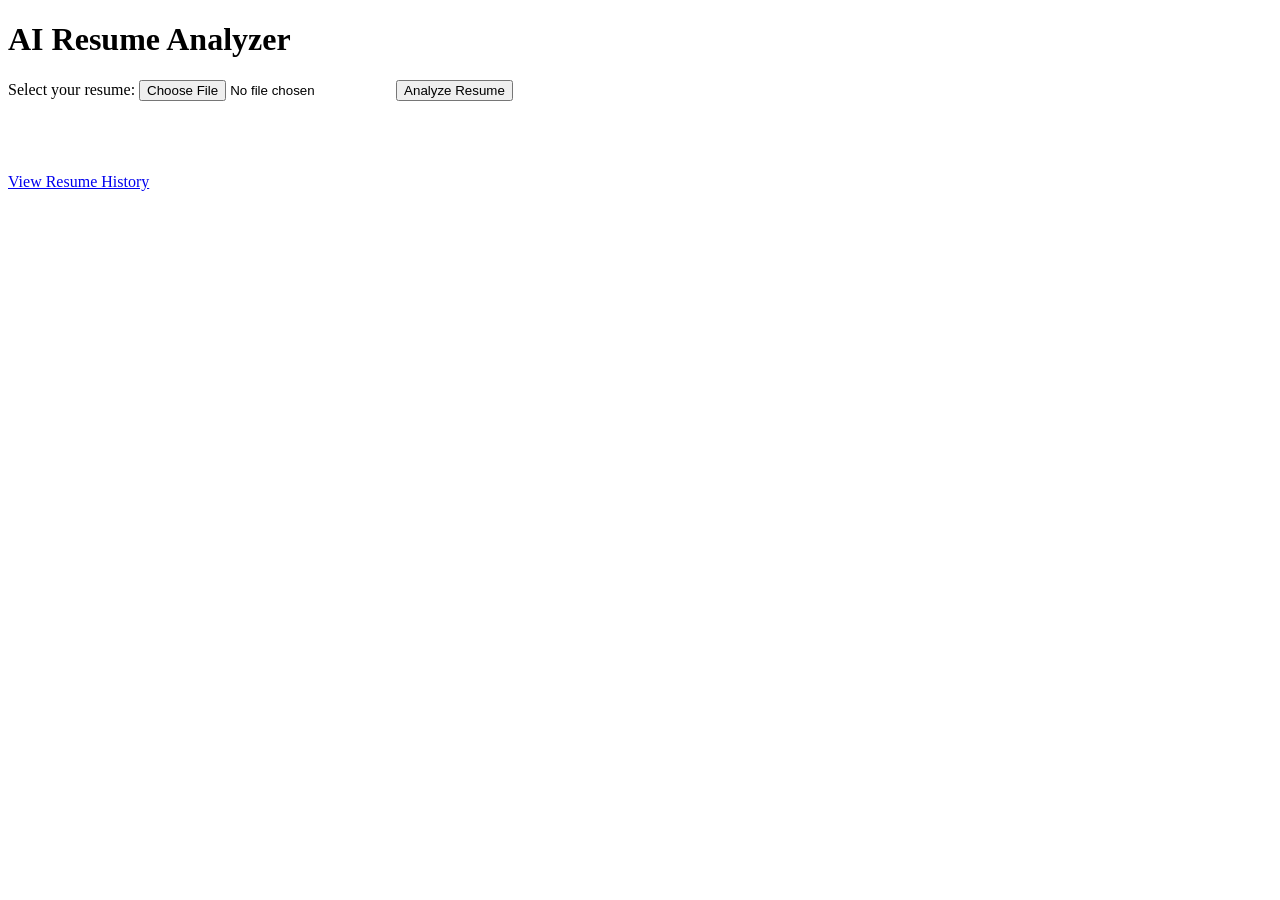
==== templates/index.html @ e5c7892d "Initial commit: resume analysis project" ====
<!DOCTYPE html>
<html>
<head>
    <title>AI Resume Analyzer</title>
</head>

<body>

    <h1>AI Resume Analyzer</h1>

    <form action="/upload" method="POST" enctype="multipart/form-data">

        <label>Select your resume:</label>

        <input type="file" name="resume" accept=".pdf" required>

        <button type="submit">Analyze Resume</button>

    </form>
    <br> <br> <br> <br>
    <a href="/history" class="back-button">
    View Resume History
</a>


</body>
</html>
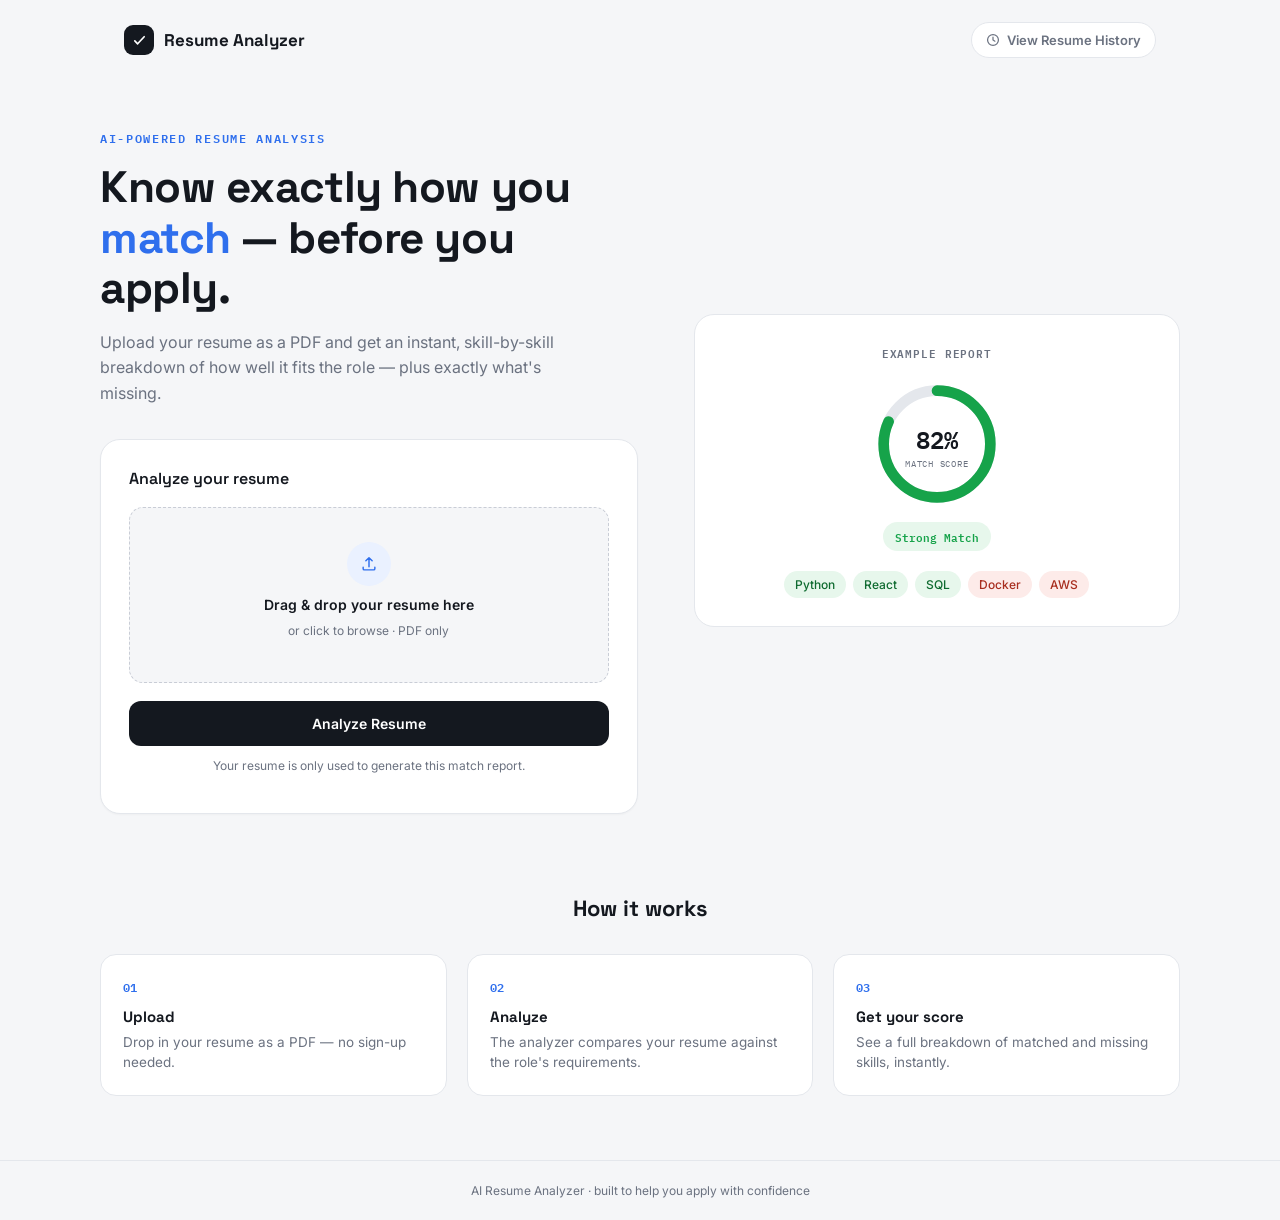
==== commit 509b7ca2: "new" ====
--- a/templates/index.html
+++ b/templates/index.html
@@ -1,27 +1,567 @@
 <!DOCTYPE html>
-<html>
+<html lang="en">
+
 <head>
+    <meta charset="UTF-8">
+    <meta name="viewport" content="width=device-width, initial-scale=1.0">
     <title>AI Resume Analyzer</title>
+
+    <link rel="preconnect" href="https://fonts.googleapis.com">
+    <link rel="preconnect" href="https://fonts.gstatic.com" crossorigin>
+    <link href="https://fonts.googleapis.com/css2?family=Space+Grotesk:wght@500;600;700&family=Inter:wght@400;500;600&family=IBM+Plex+Mono:wght@500;600&display=swap" rel="stylesheet">
+
+    <style>
+        :root {
+            --bg: #F5F6F8;
+            --surface: #FFFFFF;
+            --border: #E4E7EC;
+            --ink: #14181F;
+            --muted: #6B7280;
+            --accent: #2F6FED;
+            --accent-bg: #EAF1FF;
+
+            --success: #16A34A;
+            --success-bg: #E7F7EC;
+            --warn: #C98A0A;
+            --warn-bg: #FFF6E1;
+            --danger: #D8412F;
+            --danger-bg: #FDEBE9;
+        }
+
+        * { box-sizing: border-box; }
+
+        html { scroll-behavior: smooth; }
+
+        body {
+            margin: 0;
+            background: var(--bg);
+            color: var(--ink);
+            font-family: 'Inter', system-ui, sans-serif;
+        }
+
+        a { color: inherit; }
+
+        .wrap {
+            max-width: 1080px;
+            margin: 0 auto;
+            padding: 0 24px;
+        }
+
+        /* ---- Nav ---- */
+        nav.topbar {
+            padding: 22px 0;
+        }
+
+        .topbar-inner {
+            display: flex;
+            align-items: center;
+            justify-content: space-between;
+        }
+
+        .brand {
+            display: flex;
+            align-items: center;
+            gap: 10px;
+            font-family: 'Space Grotesk', sans-serif;
+            font-weight: 700;
+            font-size: 17px;
+            text-decoration: none;
+        }
+
+        .brand-mark {
+            width: 30px;
+            height: 30px;
+            border-radius: 9px;
+            background: var(--ink);
+            display: flex;
+            align-items: center;
+            justify-content: center;
+        }
+
+        .history-link {
+            display: inline-flex;
+            align-items: center;
+            gap: 7px;
+            font-size: 13px;
+            font-weight: 600;
+            text-decoration: none;
+            color: var(--muted);
+            padding: 9px 14px;
+            border-radius: 999px;
+            border: 1px solid var(--border);
+            background: var(--surface);
+            transition: color 0.15s ease, border-color 0.15s ease;
+        }
+
+        .history-link:hover { color: var(--ink); border-color: #C9CDD6; }
+        .history-link:focus-visible { outline: 2px solid var(--accent); outline-offset: 2px; }
+
+        /* ---- Hero ---- */
+        .hero {
+            padding: 48px 0 72px;
+            display: grid;
+            grid-template-columns: 1.05fr 0.95fr;
+            gap: 56px;
+            align-items: center;
+        }
+
+        @media (max-width: 860px) {
+            .hero { grid-template-columns: 1fr; padding: 24px 0 48px; gap: 40px; }
+        }
+
+        .eyebrow {
+            font-family: 'IBM Plex Mono', monospace;
+            font-size: 12px;
+            font-weight: 600;
+            letter-spacing: 0.14em;
+            text-transform: uppercase;
+            color: var(--accent);
+            margin: 0 0 14px;
+        }
+
+        h1.headline {
+            font-family: 'Space Grotesk', sans-serif;
+            font-weight: 700;
+            font-size: clamp(30px, 4.4vw, 44px);
+            line-height: 1.15;
+            margin: 0 0 16px;
+            letter-spacing: -0.01em;
+        }
+
+        .headline em {
+            font-style: normal;
+            color: var(--accent);
+        }
+
+        .subcopy {
+            font-size: 16px;
+            line-height: 1.6;
+            color: var(--muted);
+            margin: 0 0 32px;
+            max-width: 46ch;
+        }
+
+        /* ---- Upload card ---- */
+        .upload-card {
+            background: var(--surface);
+            border: 1px solid var(--border);
+            border-radius: 20px;
+            padding: 28px;
+            box-shadow: 0 1px 2px rgba(20, 24, 31, 0.03);
+        }
+
+        .upload-card h2 {
+            font-family: 'Space Grotesk', sans-serif;
+            font-size: 16px;
+            font-weight: 600;
+            margin: 0 0 18px;
+        }
+
+        .dropzone {
+            display: flex;
+            flex-direction: column;
+            align-items: center;
+            justify-content: center;
+            text-align: center;
+            gap: 10px;
+            padding: 34px 20px;
+            border: 1.5px dashed #C9CDD6;
+            border-radius: 14px;
+            cursor: pointer;
+            background: var(--bg);
+            transition: border-color 0.15s ease, background 0.15s ease;
+        }
+
+        .dropzone:hover { border-color: var(--accent); background: var(--accent-bg); }
+        .dropzone.is-dragover { border-color: var(--accent); background: var(--accent-bg); }
+        .dropzone.has-file { border-style: solid; border-color: var(--success); background: var(--success-bg); }
+
+        .dropzone-icon {
+            width: 44px;
+            height: 44px;
+            border-radius: 50%;
+            background: var(--accent-bg);
+            display: flex;
+            align-items: center;
+            justify-content: center;
+            flex: none;
+        }
+
+        .dropzone.has-file .dropzone-icon { background: #D6F0DE; }
+
+        .dropzone-title {
+            font-weight: 600;
+            font-size: 14px;
+        }
+
+        .dropzone-sub {
+            font-size: 12px;
+            color: var(--muted);
+        }
+
+        .dropzone-filename {
+            font-family: 'IBM Plex Mono', monospace;
+            font-size: 12px;
+            font-weight: 600;
+            color: #0F6B30;
+            word-break: break-all;
+        }
+
+        .visually-hidden-input {
+            position: absolute;
+            width: 1px;
+            height: 1px;
+            overflow: hidden;
+            clip: rect(0 0 0 0);
+            white-space: nowrap;
+        }
+
+        .visually-hidden-input:focus-visible ~ .dropzone-title {
+            outline: 2px solid var(--accent);
+            outline-offset: 3px;
+        }
+
+        .submit-btn {
+            width: 100%;
+            margin-top: 18px;
+            font-family: 'Inter', sans-serif;
+            font-weight: 600;
+            font-size: 14px;
+            color: #fff;
+            background: var(--ink);
+            border: none;
+            border-radius: 12px;
+            padding: 14px;
+            cursor: pointer;
+            transition: background 0.15s ease, transform 0.15s ease;
+        }
+
+        .submit-btn:hover { background: #262B35; transform: translateY(-1px); }
+        .submit-btn:focus-visible { outline: 2px solid var(--accent); outline-offset: 3px; }
+
+        .form-note {
+            text-align: center;
+            font-size: 12px;
+            color: var(--muted);
+            margin-top: 12px;
+        }
+
+        /* ---- Preview mock (visual echo of the result page) ---- */
+        .preview {
+            background: var(--surface);
+            border: 1px solid var(--border);
+            border-radius: 20px;
+            padding: 28px;
+        }
+
+        .preview-caption {
+            font-family: 'IBM Plex Mono', monospace;
+            font-size: 11px;
+            font-weight: 600;
+            letter-spacing: 0.08em;
+            text-transform: uppercase;
+            color: var(--muted);
+            text-align: center;
+            margin: 0 0 18px;
+        }
+
+        .mock-gauge-wrap {
+            position: relative;
+            width: 128px;
+            height: 128px;
+            margin: 0 auto 14px;
+        }
+
+        .mock-gauge-wrap svg { transform: rotate(-90deg); }
+
+        .mock-track { fill: none; stroke: var(--border); stroke-width: 10; }
+        .mock-fill {
+            fill: none;
+            stroke: var(--success);
+            stroke-width: 10;
+            stroke-linecap: round;
+            stroke-dasharray: 314;
+            stroke-dashoffset: 314;
+            animation: fillMock 1.2s 0.3s cubic-bezier(0.22, 1, 0.36, 1) forwards;
+        }
+
+        @keyframes fillMock { to { stroke-dashoffset: 57; } }
+
+        .mock-gauge-label {
+            position: absolute;
+            inset: 0;
+            display: flex;
+            flex-direction: column;
+            align-items: center;
+            justify-content: center;
+        }
+
+        .mock-gauge-number {
+            font-family: 'IBM Plex Mono', monospace;
+            font-weight: 600;
+            font-size: 24px;
+        }
+
+        .mock-gauge-sub {
+            font-family: 'IBM Plex Mono', monospace;
+            font-size: 9px;
+            letter-spacing: 0.08em;
+            text-transform: uppercase;
+            color: var(--muted);
+        }
+
+        .mock-verdict {
+            display: block;
+            text-align: center;
+            font-family: 'IBM Plex Mono', monospace;
+            font-size: 11px;
+            font-weight: 600;
+            color: var(--success);
+            background: var(--success-bg);
+            width: fit-content;
+            margin: 0 auto 20px;
+            padding: 5px 12px;
+            border-radius: 999px;
+        }
+
+        .mock-chips {
+            display: flex;
+            flex-wrap: wrap;
+            gap: 7px;
+            justify-content: center;
+        }
+
+        .chip {
+            font-size: 12px;
+            font-weight: 500;
+            padding: 6px 11px;
+            border-radius: 999px;
+        }
+
+        .chip.ok { background: var(--success-bg); color: #0F6B30; }
+        .chip.no { background: var(--danger-bg); color: #A82E1F; }
+
+        /* ---- How it works ---- */
+        .how {
+            padding: 8px 0 64px;
+        }
+
+        .how h2 {
+            font-family: 'Space Grotesk', sans-serif;
+            font-size: 22px;
+            font-weight: 700;
+            text-align: center;
+            margin: 0 0 32px;
+        }
+
+        .steps {
+            display: grid;
+            grid-template-columns: repeat(3, 1fr);
+            gap: 20px;
+        }
+
+        @media (max-width: 720px) {
+            .steps { grid-template-columns: 1fr; }
+        }
+
+        .step {
+            background: var(--surface);
+            border: 1px solid var(--border);
+            border-radius: 16px;
+            padding: 22px;
+        }
+
+        .step-num {
+            font-family: 'IBM Plex Mono', monospace;
+            font-size: 12px;
+            font-weight: 600;
+            color: var(--accent);
+            margin-bottom: 10px;
+        }
+
+        .step h3 {
+            font-family: 'Space Grotesk', sans-serif;
+            font-size: 15px;
+            margin: 0 0 6px;
+        }
+
+        .step p {
+            font-size: 13.5px;
+            color: var(--muted);
+            line-height: 1.55;
+            margin: 0;
+        }
+
+        footer {
+            border-top: 1px solid var(--border);
+            padding: 22px 0;
+            text-align: center;
+            font-size: 12px;
+            color: var(--muted);
+        }
+
+        @media (prefers-reduced-motion: reduce) {
+            html { scroll-behavior: auto; }
+            .mock-fill { animation: none; stroke-dashoffset: 57; }
+            .submit-btn, .history-link, .dropzone { transition: none; }
+        }
+    </style>
 </head>
 
 <body>
 
-    <h1>AI Resume Analyzer</h1>
-
-    <form action="/upload" method="POST" enctype="multipart/form-data">
-
-        <label>Select your resume:</label>
-
-        <input type="file" name="resume" accept=".pdf" required>
-
-        <button type="submit">Analyze Resume</button>
-
-    </form>
-    <br> <br> <br> <br>
-    <a href="/history" class="back-button">
-    View Resume History
-</a>
-
+    <nav class="topbar">
+        <div class="wrap topbar-inner">
+            <a class="brand" href="/">
+                <span class="brand-mark">
+                    <svg width="15" height="15" viewBox="0 0 16 16" fill="none">
+                        <path d="M3 8.5L6 11.5L13 4" stroke="#fff" stroke-width="1.8" stroke-linecap="round" stroke-linejoin="round"/>
+                    </svg>
+                </span>
+                Resume Analyzer
+            </a>
+            <a href="/history" class="history-link">
+                <svg width="14" height="14" viewBox="0 0 16 16" fill="none">
+                    <circle cx="8" cy="8" r="6.2" stroke="currentColor" stroke-width="1.4"/>
+                    <path d="M8 4.8V8L10.2 9.4" stroke="currentColor" stroke-width="1.4" stroke-linecap="round"/>
+                </svg>
+                View Resume History
+            </a>
+        </div>
+    </nav>
+
+    <header class="wrap hero">
+        <div>
+            <p class="eyebrow">AI-Powered Resume Analysis</p>
+            <h1 class="headline">Know exactly how you <em>match</em> — before you apply.</h1>
+            <p class="subcopy">
+                Upload your resume as a PDF and get an instant, skill-by-skill breakdown of how well it fits the role — plus exactly what's missing.
+            </p>
+
+            <div class="upload-card">
+                <h2>Analyze your resume</h2>
+
+                <form action="/upload" method="POST" enctype="multipart/form-data" id="uploadForm">
+
+                    <label class="dropzone" id="dropzone" for="resumeInput">
+                        <span class="dropzone-icon">
+                            <svg width="18" height="18" viewBox="0 0 20 20" fill="none">
+                                <path d="M10 13V3M10 3L6.5 6.5M10 3L13.5 6.5" stroke="#2F6FED" stroke-width="1.6" stroke-linecap="round" stroke-linejoin="round"/>
+                                <path d="M3.5 13.5V15.2C3.5 15.9 4.1 16.5 4.8 16.5H15.2C15.9 16.5 16.5 15.9 16.5 15.2V13.5" stroke="#2F6FED" stroke-width="1.6" stroke-linecap="round"/>
+                            </svg>
+                        </span>
+                        <span class="dropzone-title" id="dropzoneTitle">Drag &amp; drop your resume here</span>
+                        <span class="dropzone-sub" id="dropzoneSub">or click to browse &middot; PDF only</span>
+                        <span class="dropzone-filename" id="fileName"></span>
+
+                        <input
+                            type="file"
+                            id="resumeInput"
+                            name="resume"
+                            accept=".pdf"
+                            required
+                            class="visually-hidden-input">
+                    </label>
+
+                    <button type="submit" class="submit-btn">Analyze Resume</button>
+                    <p class="form-note">Your resume is only used to generate this match report.</p>
+                </form>
+            </div>
+        </div>
+
+        <div class="preview" aria-hidden="true">
+            <p class="preview-caption">Example report</p>
+
+            <div class="mock-gauge-wrap">
+                <svg viewBox="0 0 120 120" width="128" height="128">
+                    <circle class="mock-track" cx="60" cy="60" r="50"></circle>
+                    <circle class="mock-fill" cx="60" cy="60" r="50"></circle>
+                </svg>
+                <div class="mock-gauge-label">
+                    <span class="mock-gauge-number">82%</span>
+                    <span class="mock-gauge-sub">Match Score</span>
+                </div>
+            </div>
+
+            <span class="mock-verdict">Strong Match</span>
+
+            <div class="mock-chips">
+                <span class="chip ok">Python</span>
+                <span class="chip ok">React</span>
+                <span class="chip ok">SQL</span>
+                <span class="chip no">Docker</span>
+                <span class="chip no">AWS</span>
+            </div>
+        </div>
+    </header>
+
+    <section class="wrap how">
+        <h2>How it works</h2>
+        <div class="steps">
+            <div class="step">
+                <div class="step-num">01</div>
+                <h3>Upload</h3>
+                <p>Drop in your resume as a PDF — no sign-up needed.</p>
+            </div>
+            <div class="step">
+                <div class="step-num">02</div>
+                <h3>Analyze</h3>
+                <p>The analyzer compares your resume against the role's requirements.</p>
+            </div>
+            <div class="step">
+                <div class="step-num">03</div>
+                <h3>Get your score</h3>
+                <p>See a full breakdown of matched and missing skills, instantly.</p>
+            </div>
+        </div>
+    </section>
+
+    <footer>
+        AI Resume Analyzer &middot; built to help you apply with confidence
+    </footer>
+
+    <script>
+        const dropzone = document.getElementById('dropzone');
+        const fileInput = document.getElementById('resumeInput');
+        const fileNameEl = document.getElementById('fileName');
+        const titleEl = document.getElementById('dropzoneTitle');
+        const subEl = document.getElementById('dropzoneSub');
+
+        function updateFileName() {
+            if (fileInput.files && fileInput.files.length) {
+                fileNameEl.textContent = fileInput.files[0].name;
+                titleEl.textContent = 'Resume ready';
+                subEl.textContent = 'Click to choose a different file';
+                dropzone.classList.add('has-file');
+            } else {
+                fileNameEl.textContent = '';
+                titleEl.textContent = 'Drag & drop your resume here';
+                subEl.textContent = 'or click to browse · PDF only';
+                dropzone.classList.remove('has-file');
+            }
+        }
+
+        fileInput.addEventListener('change', updateFileName);
+
+        ['dragover', 'dragenter'].forEach(evt => dropzone.addEventListener(evt, (e) => {
+            e.preventDefault();
+            dropzone.classList.add('is-dragover');
+        }));
+
+        ['dragleave', 'dragend'].forEach(evt => dropzone.addEventListener(evt, () => {
+            dropzone.classList.remove('is-dragover');
+        }));
+
+        dropzone.addEventListener('drop', (e) => {
+            e.preventDefault();
+            dropzone.classList.remove('is-dragover');
+            if (e.dataTransfer.files.length) {
+                fileInput.files = e.dataTransfer.files;
+                updateFileName();
+            }
+        });
+    </script>
 
 </body>
+
 </html>
